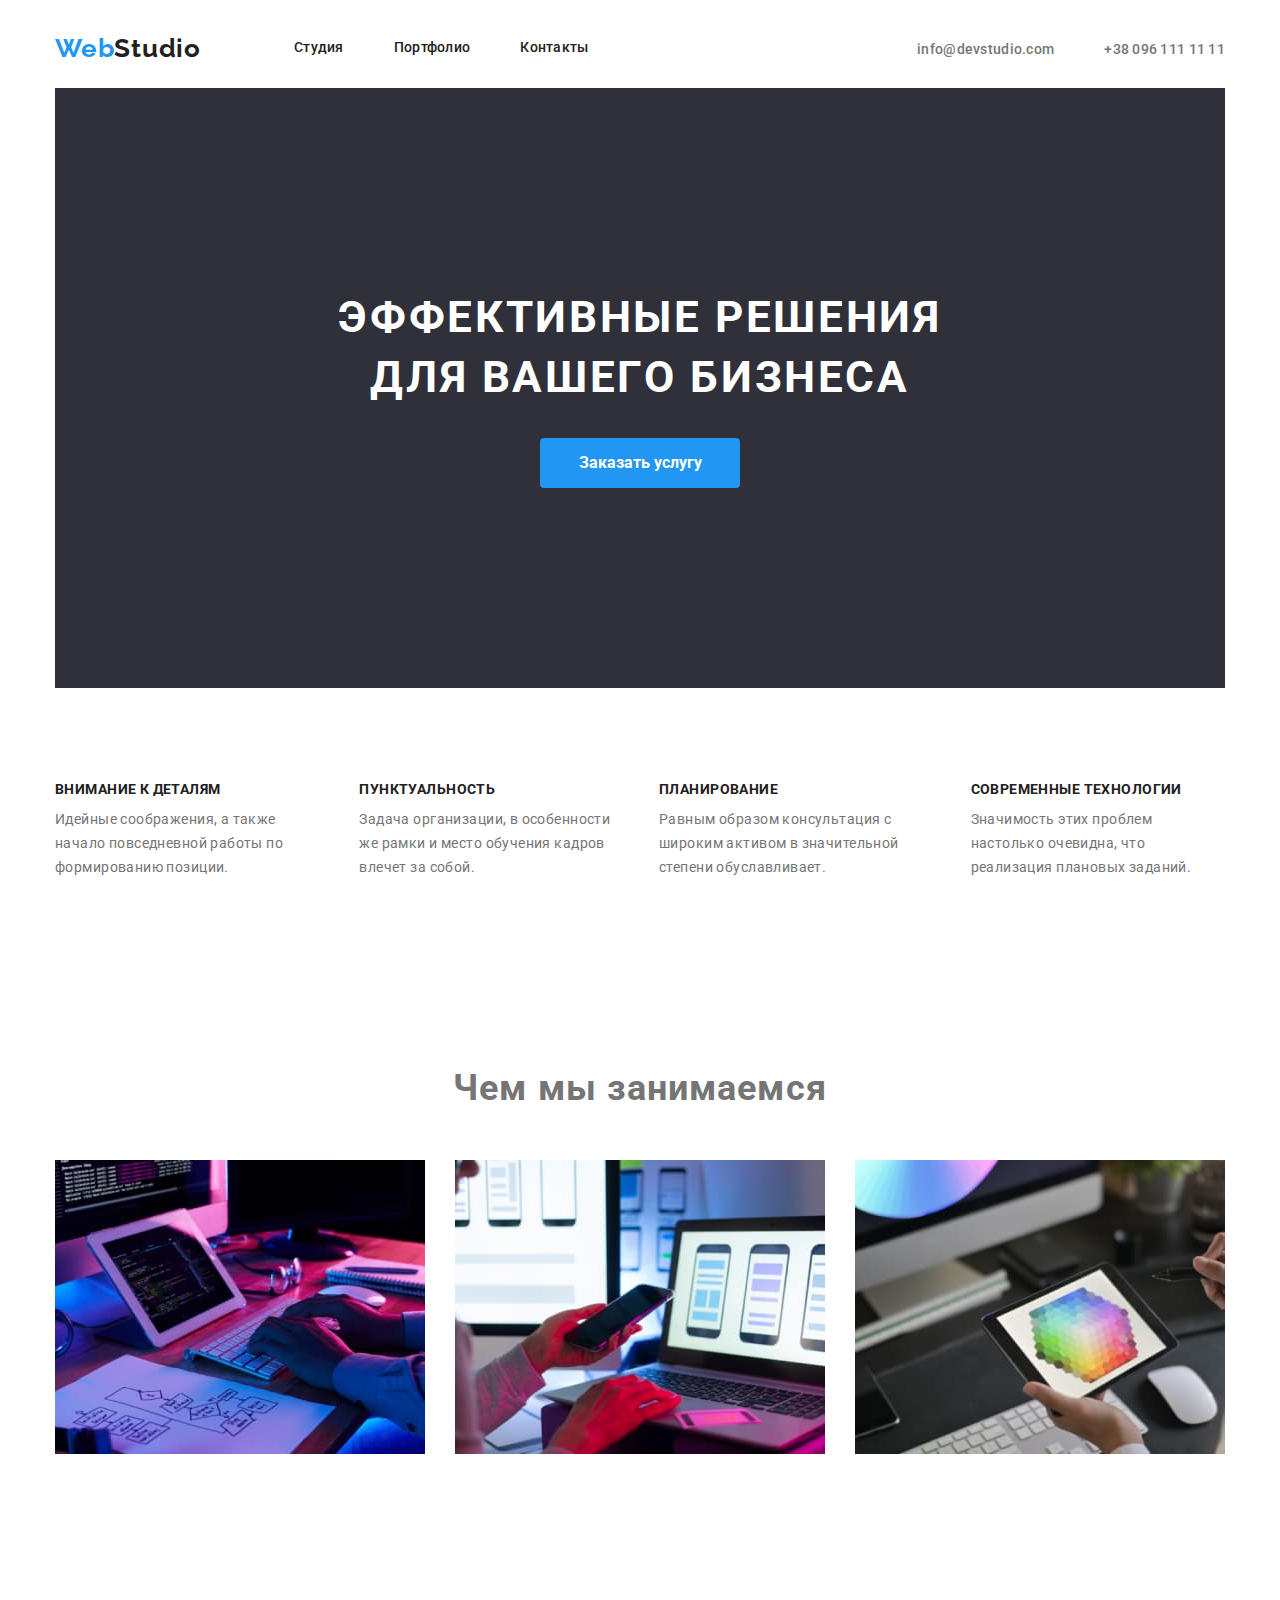
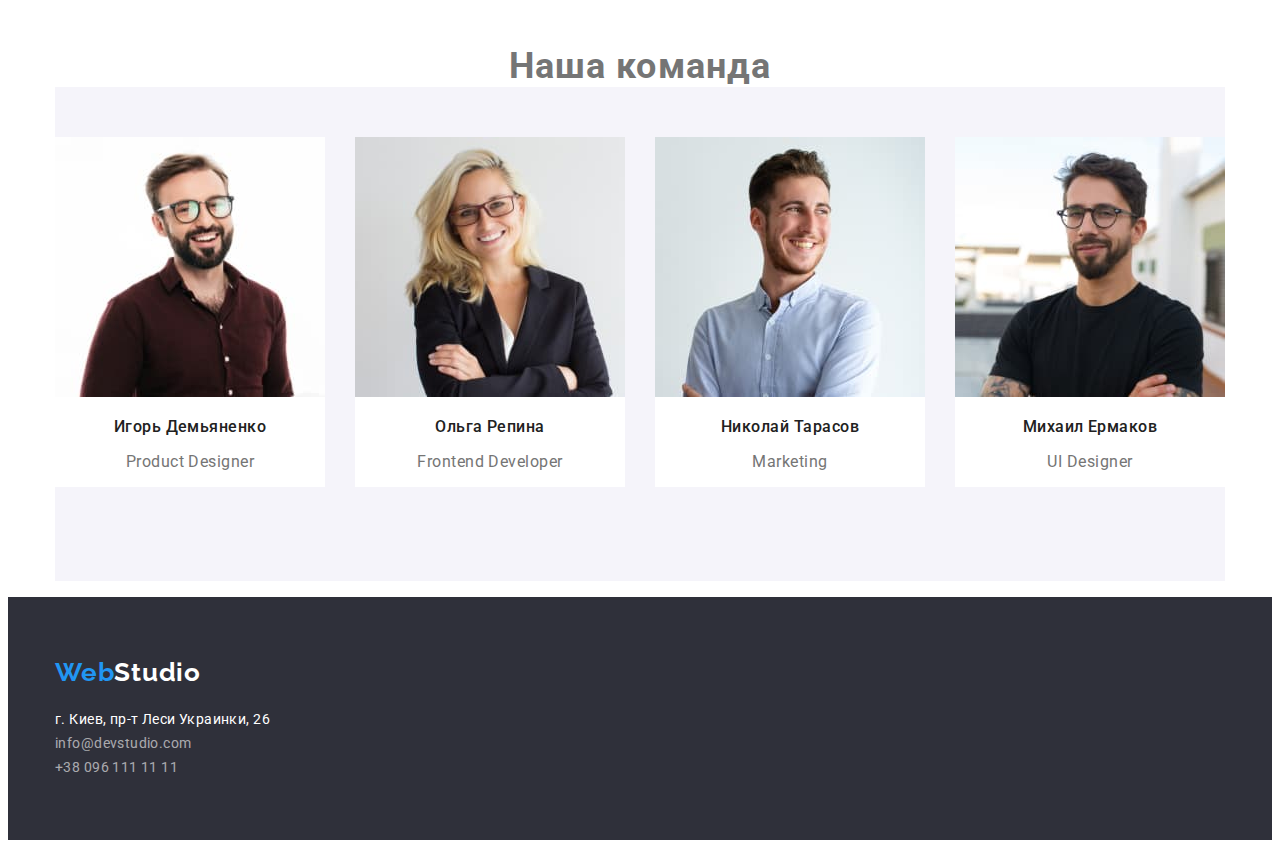
==== index.html @ c8714e0e "hw-3" ====
<!DOCTYPE html>
<html lang="ru">
<head>
    <meta charset="UTF-8">
    <meta http-equiv="X-UA-Compatible" content="IE=edge">
    <meta name="viewport" content="width=device-width, initial-scale=1.0">
    <link rel="preconnect" href="https://fonts.googleapis.com">
    <link rel="preconnect" href="https://fonts.gstatic.com" crossorigin>
    <link 
        href="https://fonts.googleapis.com/css2?family=Raleway:wght@700&family=Roboto:wght@400;500;700;900&display=swap" rel="stylesheet">
    <title>Document</title>
    <link rel="stylesheet" href="./css/styles.css">
    
    
</head>


<body>
    <!--Шапка сайта-->
    <header class="container">
        <nav class="page-header">
            <a class="logo" href=".index.html">
                <span class="logo-web">Web</span><span class="logo-studio">Studio</span> 
                
            </a>            
                     
            <ul class="nav">
                <li class="item"><a href="./index.html" class="nav_batton">Студия</a></li>
                <li class="item"><a href="./portfolio.html" class="nav_batton">Портфолио</a></li>
                <li class="item"><a href="" class="nav_batton">Контакты</a></li>
            </ul>
        
            <ul class="contacts">
                <li class="item"><a href="mailto:info@devstudio.com" class="nav_contacts">info@devstudio.com</a></li>
                <li class="item"><a href="tel:+380961111111" class="nav_contacts">+38 096 111 11 11</a></li>        
            </ul>
        </nav>   
    </header>


    
    <main>
        <div class="container">
            <section class="heroys">
                <h1 class="hero">Эффективные решения <br /> для вашего бизнеса</h1>
                <a href="" class="button-hero">Заказать услугу</a>
            </section>
        </div>   
        
        
        <section class="fishka">
            <div class="container">
                <!--Особенности-->
                <!--<h2 class="section-title">Преимущества</h2>-->
                <ul class="fiska-syle">
                    <li class="fitem">
                        <h3 class="fiska-a" >Внимание к деталям</h3>
                        <p class="fishka-d">Идейные соображения, а также начало повседневной работы по формированию позиции.</p>
                    </li>
                    <li class="fitem">
                        <h3 class="fiska-a">Пунктуальность</h3>
                        <p class="fishka-d">Задача организации, в особенности же рамки и место обучения кадров влечет за собой.</p>
                    </li>
                    <li class="fitem">
                        <h3 class="fiska-a">Планирование</h3>
                        <p class="fishka-d">Равным образом консультация с широким активом в значительной степени обуславливает.</p>
                    </li>
                    <li class="fitem">
                        <h3 class="fiska-a">Современные технологии</h3>
                        <p class="fishka-d">Значимость этих проблем настолько очевидна, что реализация плановых заданий.</p>
                    </li>
                </ul>
            </div>
        </section>
        <!--Чем мы занимаемся-->    
        <section class="section">
            <div class="container">
                <h2 class="section-title">Чем мы занимаемся</h2>    
    
                <ul class="galery">                
                    <li class="foto"><img src="./imagas/box_1,img.jpg" alt="компьютер" width="370" height="294"/></li>
                    <li class="foto"><img src="./imagas/box_2,img.jpg" alt="ноутбук" width="370" height="294"/></li>
                    <li class="foto"><img src="./imagas/box_3,img.jpg" alt="планшет" width="370" height="294"/></li>           
                </ul>
            </div>
            
        </section>
        <!--Команда-->
        <div class="container">    
            <section class="comanda">
            
                 <h2 class="section-title fone">Наша команда</h2>
            
                    <ul class="frends">
                        <li class="frierds-list">
                            <img src="./imagas/foto1.jpg" alt="Игорь Деияненко" width="270" height="260"/>
                            <h3 class="frends-name">Игорь Демьяненко</h3>
                            <p class="frends-prof">Product Designer</p>
                        </li>
                        <li class="frierds-list">
                            <img src="./imagas/foto2.jpg" alt="Ольга Репина" width="270" height="260"/>
                            <h3 class="frends-name">Ольга Репина</h3>
                            <p class="frends-prof">Frontend Developer</p>
                        </li>
                        <li class="frierds-list">
                            <img src="./imagas/foto3.jpg" alt="Николай Тарасов" width="270" height="260"/>
                            <h3 class="frends-name">Николай Тарасов</h3>
                            <p class="frends-prof">Marketing</p>
                        </li> 
                        <li class="frierds-list"> 
                            <img src="./imagas/foto4.jpg" alt="Михаил Ермаков" width="270" height="260"/>
                            <h3 class="frends-name">Михаил Ермаков</h3>
                            <p class="frends-prof">UI Designer</p>
                        </li>
                    </ul>          
                      
            </section>
        </div>    
    </main>
    
    
    <div class="container-footer">
        <footer class="address">
             <!--Подвал--> 
             <div class="container">
                <div class="logo-footer">
                    <a class="logo-foot" href=".index.html">
                        <span class="logo-web">Web</span><span class="logo-footer">Studio</span>
                        
                    </a> 
                </div>            
                                 
                   
                <address class="adress-footer">
                    <ul class="adress-ul">
                        <li><a class="address-map"
                            href="https://goo.gl/maps/iWSiA93wagULa9Wx8"
                            target="_blank"
                            >г. Киев, пр-т Леси Украинки, 26</a></li>                   
                                 
                        <li><a class="addres-mail" href="mailto:info@devstudio.com">info@devstudio.com</a></li>
                        <li><a class="address-tel" href="tel:+380961111111">+38 096 111 11 11</a></li>  
                    </ul>
                </address>    
             </div>
               
        </footer>
    </div>

</body>
</html>
---- css/styles.css ----
:root{
    --primary-text-color: #757575;
    --title-text-color: #212121;
    --accent-color: #2196F3;
    --batton-background-color: #F5F4FA;
    --color-fone: #FFFFFF;
    --background-color: #2F303A;
    
}


body {
    background-color: var(--color-fone);
    font-family: 'Roboto', sans-serif;
    color: var(--primary-text-color);  
        
    
}


ul{
    list-style: none;
}

/**{
    color: black;
}

/*лого*/

.container{
    padding-left: 15px;
    padding-right: 15px;
    margin-left: auto;
    margin-right: auto;       
    width: 1170px;
    /**outline: 2px solid tomato;
    background-color: rgb(182, 240, 240);**/

}

.container
.page-header{
    height: 80px;
}

.page-header{
    display: flex;
    align-items: center;
    
}

.logo{
    display: block;
    padding-top: 32px;
    padding-bottom: 32px;
    font-family: Raleway;
    font-weight: 700;
    font-size: 26px;
    line-height: 1.19;
    letter-spacing: 0.03em;
    text-decoration: none;
}

.logo-web {
    color: var(--accent-color);
          
}

.logo-studio {
    color: var(--title-text-color);
}


/*шапка*/
.nav{ 
    display: flex;
    margin-top: 0px;
    margin-bottom: 0px;
    font-weight: 500;
    font-size: 14px;
    line-height: 1.14;
    letter-spacing: 0.02em;
    text-decoration: none;
    padding-left: 0px;
    margin-left: 93px;
}
.nav .item{
    display: flex;
    padding-top: 32px;
    padding-bottom: 32px;
    margin-right: 50px;
    
}

.nav .item:last-child{
    margin-right: 0;
}

.contacts{
    display: flex;
    padding-left: 0px;
    margin-left: auto;    
}

.contacts .item + .item{
    margin-left: 50px;
}

.nav_batton {
    color: var(--title-text-color);
    text-decoration: none;
}

.nav_batton:hover,
.nav_batton:focus
{
    color: var(--accent-color);
    text-decoration: none;
}

.nav_batton:active{
    color: var(--title-text-color);
    text-decoration: none;
}

.nav_contacts{
    color: var(--primary-text-color);
    text-decoration: none;
    font-style: normal;
    font-weight: 500;
    font-size: 14px;
    line-height: 16px;
    letter-spacing: 0.02em;
}

.nav_contacts:hover,
.nav_contacts:focus
{
    color: var(--accent-color);
    text-decoration: none;
}

.nav_contacts:active{
    color: var(--title-text-color);
    text-decoration: none;
}

.hero{
    margin-top: 0;
    margin-bottom: 40;
    font-size: 44px; 
    line-height: 1.36;
    text-align: center;
    letter-spacing: 0.06em;
    text-transform: uppercase;
    background-color: var(--background-color);
    color: var(--color-fone);

    padding-top: 200px;
    padding-bottom: 0px;
    margin: 0px;
}

.heroys{
    display: block;
    background-color: var(--background-color);
    height: 600px;
       
}

.button-hero{
    box-sizing: border-box;
    display: inline-block;
    margin-left: 485px;
    margin-right: auto;
    margin-top: 30px;
    border-radius: 4px;
    padding: 10px 32px;
    min-width: 200px;    
    color: var(--color-fone);
    background-color: var(--accent-color);
    font-weight: 700;
    line-height:1.87;
    text-decoration: none;
    text-align: center;          
       
}

.fiska-syle{
    display: flex;
    margin-top: 0px;
    margin-bottom: 0px;
    padding-left: 0px;   
   }

.fiska-syle .fitem{
    display: block;
    padding-top: 94px;
    padding-bottom: 0px;
    margin-bottom: 0px;
    margin-right: 30px;
}

.fiska-syle .fitem:last-child{
    margin-right: 0;
}

.fiska-a{    
    margin-top: 0px;
    margin-bottom: 10px;
    font-weight:700;
    font-size: 14px;
    line-height: 1.14;
    letter-spacing: 0.03em;
    text-transform: uppercase;
    color: var(--title-text-color);
}

.fishka-d{
    margin-top: 0;
    margin-bottom: 0px;    
    font-weight: normal;
    font-size: 14px;
    line-height: 1.71;
    letter-spacing: 0.03em;
    color: var(--primary-text-color);
}

/*секции*/
.section-title{
    padding-top: 94px;
    padding-bottom: none;    
    margin-top: 94px;
    margin-bottom: 0px;      
    font-weight: 700;
    font-size: 36px;
    line-height: 1.16;
    text-align: center;
    letter-spacing: 0.03em;
}

.frends{
    display: flex;
    flex-wrap: wrap;
}


.container .frierds-list{
    padding-left: 0px;
    padding-right: 0px;
    background-color: var(--color-fone)
}

.frierds-list{     
    margin-right: 30px;
    
}

.frierds-list:last-child{
    margin-right: 0px;
}

.galery{
    display: flex;
    padding-left: 0px;
    margin-top: 50px;
    margin-bottom: 0px;    
}

.galery .foto{
    padding-right: 30px;
}

.galery .foto:last-child{
    padding-right: 0;
}


.frends{
    background: var(--batton-background-color);
    padding-left: 0px;
    margin-top: 0px;
    padding-top: 50px;
    padding-bottom: 94px;        
}


.frends-name{    
    font-style: normal;
    font-weight: 500;
    font-size: 16px;
    line-height: 1.19;   
    text-align: center;
    letter-spacing: 0.03em;
    color: var(--title-text-color);
}

.frends-prof{    
    font-style: normal;
    font-weight: normal;
    font-size: 16px;
    line-height: 1.19;    
    text-align: center;
    letter-spacing: 0.03em;
    color: var(--primary-text-color);
}

/*batton*/

.container-batton{
    margin-left: auto;
    margin-right: auto;
    min-height: 100px;
    width: 611;   
}

.container
.container-batton{
    width: 611px;
    height: 54px;
}

.button{
    color: var(--title-text-color);
    background-color: var(--batton-background-color) 
    
}
.button:hover,
.button:focus{
    color: var(--color-fone);
    background-color: var(--accent-color);   
}


.pointer {
    display: inline-block;
    margin-top: 0px;
    margin-bottom: 0px;
    padding: 6px 22px;
    cursor: pointer;
    border: none;
    border-radius: 4px;
    min-width: 38px;
    
    text-align: center;
    font-weight: 500;
    font-size: 16px;
    line-height: 1,63;
    letter-spacing: 0.03em;
  }

.navlist{
    display: flex;
    align-items: center;
    justify-content: center;
    margin-bottom: 16px;
    padding-left: 0px;
    margin-top: 128px;
    margin-bottom: 0px;       
}


.navlist
.navli{
    margin-right: 8px;   
}

.navlist .navli:last-child{
    margin-right: 0;
}


.project{
    display: flex;
    flex-wrap: wrap;
    /*background-color: aquamarine;*/
    padding-left: 0px;
    justify-content: space-between;

}

.flex-element{
    width: 370px;
    /*background-color: tomato;*/
    margin-bottom: 30px;    
}

.flex-element:nth-last-child( -n + 3){
    margin-bottom: 0;
}

.project-logo{ 
    font-weight: 700;
    font-size: 18px;
    line-height: 2;
    letter-spacing: 0.06em;
    color: var(--title-text-color);
    
    margin-top: 20px;
    margin-bottom: 0;
    margin-left: 24px;
    margin-right: 24px;
}

.pl{
    text-decoration: none;
}

.progject-text{   
    font-size: 16px;
    line-height: 1.87;
    letter-spacing: 0.03em;
    color: var(--primary-text-color);
    margin-top: 4px;
    margin-bottom: 20px;
    margin-left: 24px;
    margin-right: 24px;   
}

.address{
    background-color: var(--background-color);
}

.address-map{ 
    font-style: normal;
    font-weight: normal;
    font-size: 14px;
    line-height: 1.71;    
    letter-spacing: 0.03em;
    color: var(--color-fone);
    text-decoration: none;
    
}

.addres-mail,
.address-tel{    
    font-style: normal;
    font-weight: normal;
    font-size: 14px;
    line-height: 1.71;  
    letter-spacing: 0.03em;
    color: rgba(255, 255, 255, 0.6);
    text-decoration: none;
    padding-top: 8px;    
}


.logo-footer{
    color: var(--color-fone); 
   
}

.logo-footer{
    display: inline-block;       
}

.logo-foot{
    margin-left: 0px;
    margin-top: 60px;
    padding-left: 0;    
    padding-bottom: 0px;
    display: block;    
    font-family: Raleway;
    font-weight: 700;
    font-size: 26px;
    line-height: 1.19;
    letter-spacing: 0.03em;
    text-decoration: none;
    
}

.adress-footer{
    display: flex;
    padding-left: 0px;    
}

.adress-ul{
    display: inline-block;
    padding-left: 0px;
    margin-top: 20px;
    margin-bottom: 60px;
}
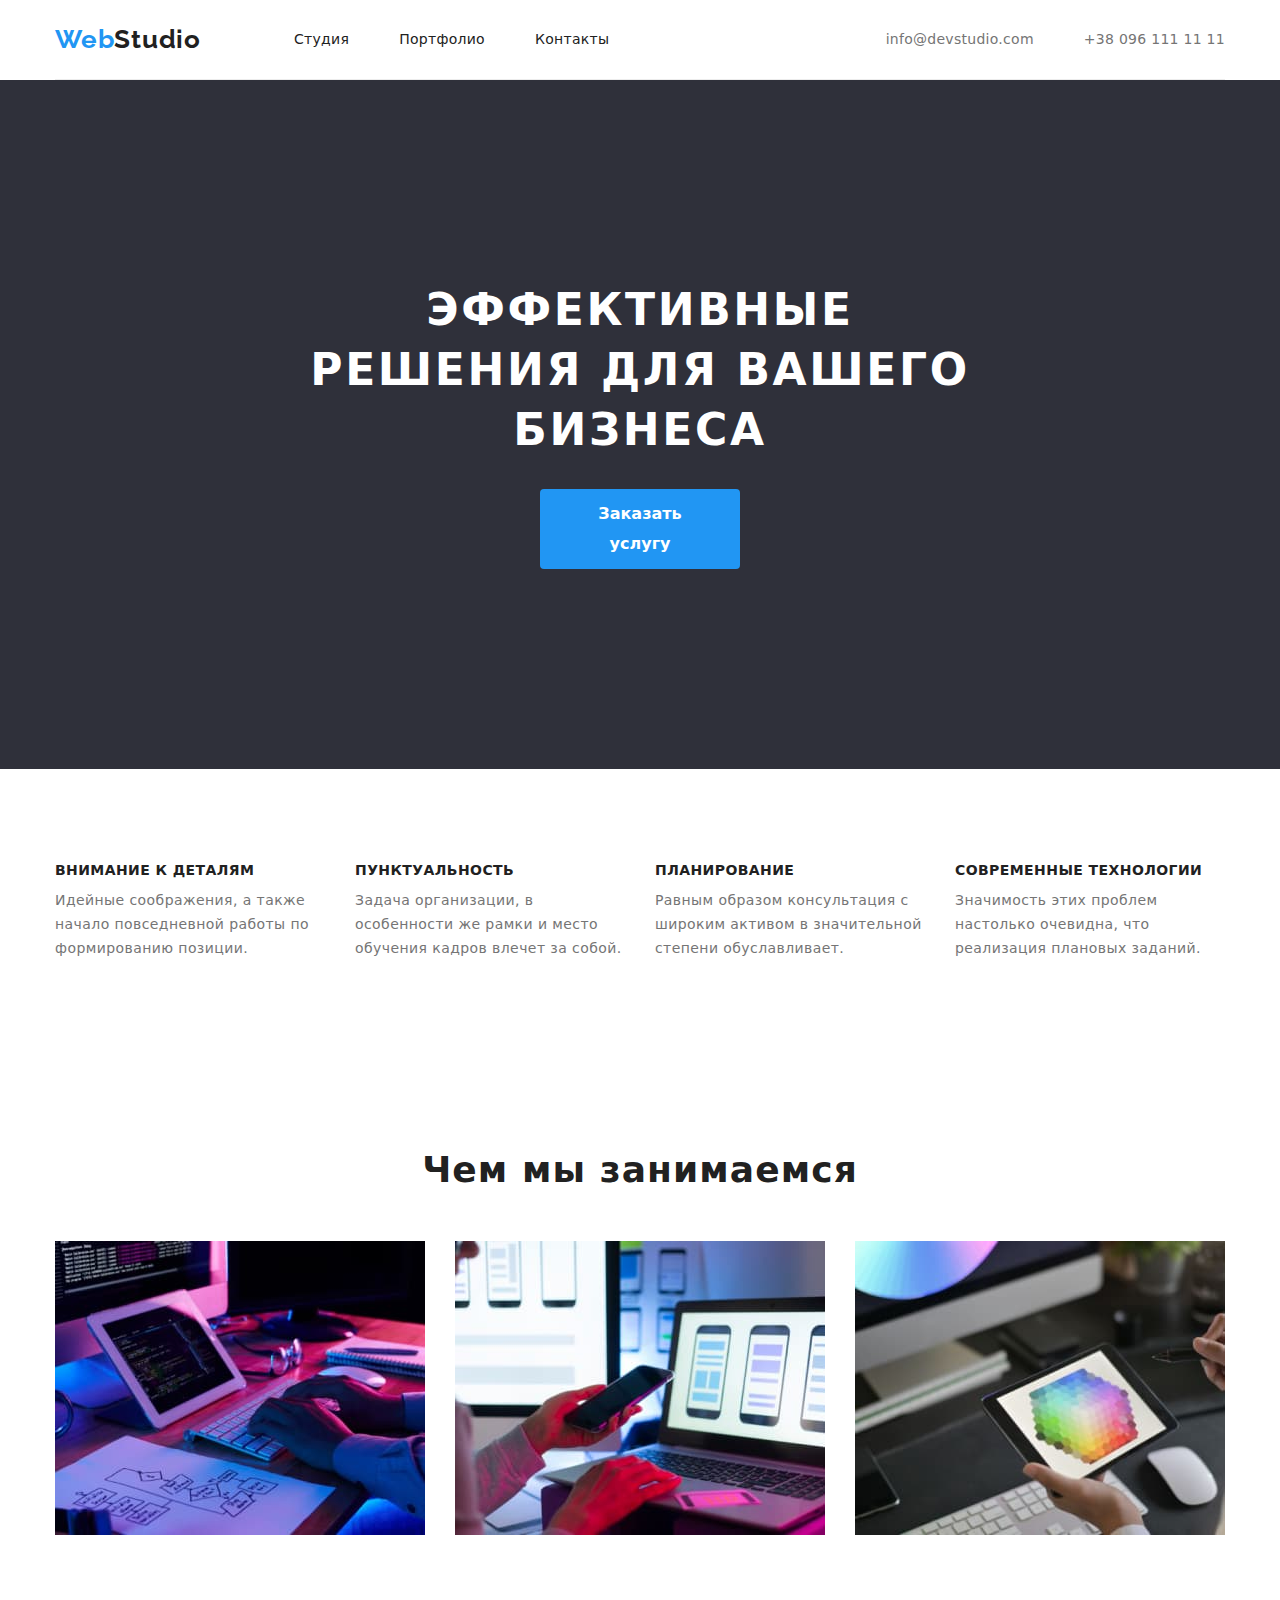
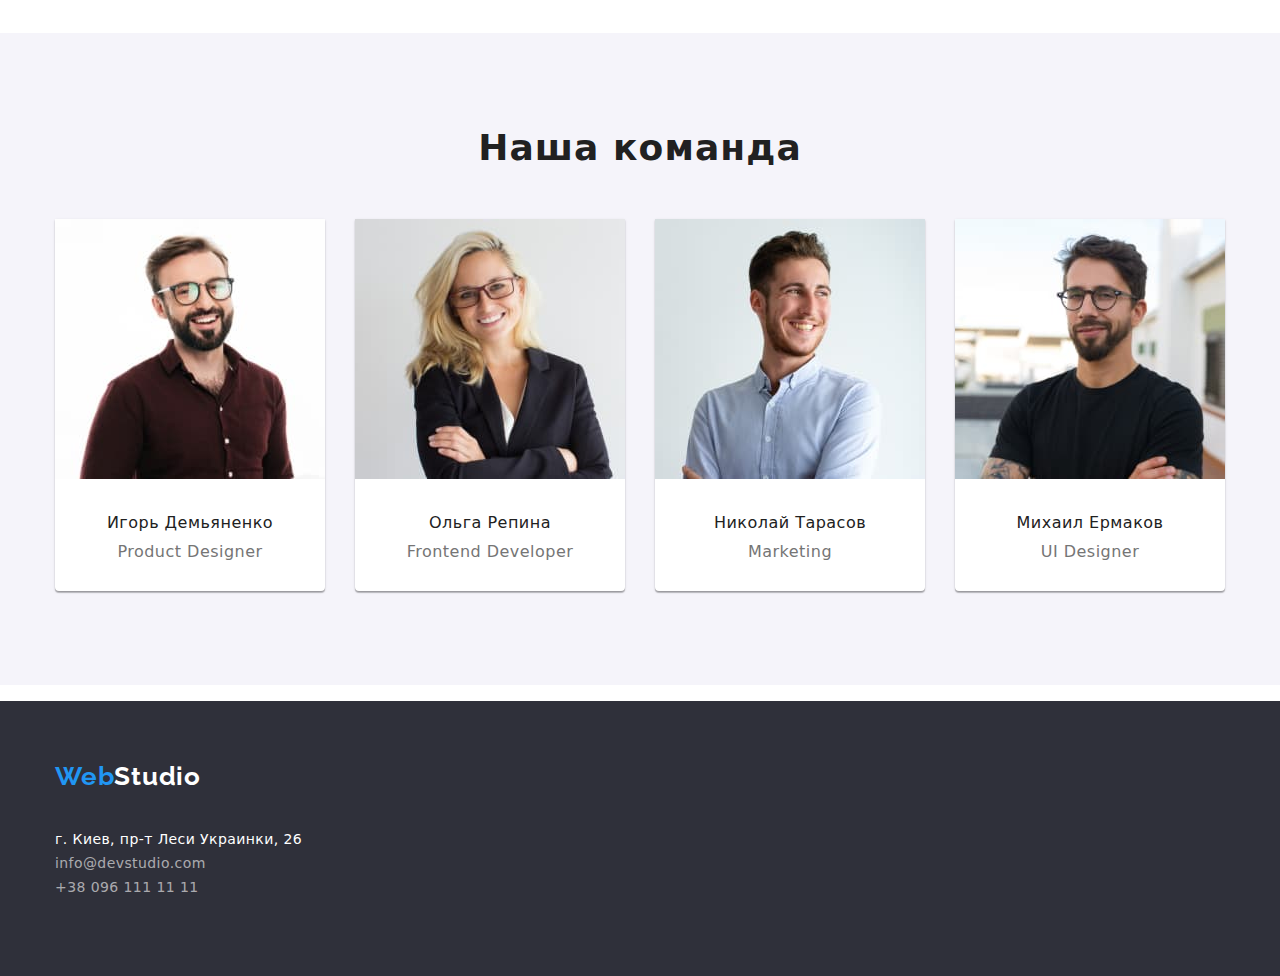
==== commit b1d05794: "bcghfdktybt" ====
--- a/index.html
+++ b/index.html
@@ -10,8 +10,7 @@
         href="https://fonts.googleapis.com/css2?family=Raleway:wght@700&family=Roboto:wght@400;500;700;900&display=swap" rel="stylesheet">
     <title>Document</title>
     <link rel="stylesheet" href="./css/styles.css">
-    
-    
+    <link rel="stylesheet" href="https://cdnjs.cloudflare.com/ajax/libs/modern-normalize/1.1.0/modern-normalize.min.css">
 </head>
 
 
@@ -39,19 +38,17 @@
 
 
     
-    <main>
-        <div class="container">
-            <section class="heroys">
-                <h1 class="hero">Эффективные решения <br /> для вашего бизнеса</h1>
+    <main>        
+        <section class="heroy">
+            <div class="heroys"><h1 class="hero">Эффективные решения для вашего бизнеса</h1>
                 <a href="" class="button-hero">Заказать услугу</a>
-            </section>
-        </div>   
-        
-        
+            </div>                
+        </section>          
+                
         <section class="fishka">
             <div class="container">
                 <!--Особенности-->
-                <!--<h2 class="section-title">Преимущества</h2>-->
+                <h2 hidden class="section-title">Преимущества</h2>
                 <ul class="fiska-syle">
                     <li class="fitem">
                         <h3 class="fiska-a" >Внимание к деталям</h3>
@@ -86,36 +83,47 @@
             
         </section>
         <!--Команда-->
-        <div class="container">    
-            <section class="comanda">
-            
-                 <h2 class="section-title fone">Наша команда</h2>
-            
-                    <ul class="frends">
-                        <li class="frierds-list">
-                            <img src="./imagas/foto1.jpg" alt="Игорь Деияненко" width="270" height="260"/>
+           
+        <section class="comanda">
+            <div class="container">
+                <h2 class="section-title fone">Наша команда</h2>            
+                <ul class="frends">
+                    <li class="frierds-list">
+                        <img src="./imagas/foto1.jpg" alt="Игорь Деияненко" width="270" height="260"/>
+                        <div class="frend-box">
                             <h3 class="frends-name">Игорь Демьяненко</h3>
                             <p class="frends-prof">Product Designer</p>
-                        </li>
-                        <li class="frierds-list">
-                            <img src="./imagas/foto2.jpg" alt="Ольга Репина" width="270" height="260"/>
+                        </div>
+                        
+                    </li>
+                    <li class="frierds-list">
+                        <img src="./imagas/foto2.jpg" alt="Ольга Репина" width="270" height="260"/>
+                        <div class="frend-box">
                             <h3 class="frends-name">Ольга Репина</h3>
                             <p class="frends-prof">Frontend Developer</p>
-                        </li>
-                        <li class="frierds-list">
-                            <img src="./imagas/foto3.jpg" alt="Николай Тарасов" width="270" height="260"/>
+                        </div>
+                        
+                    </li>
+                    <li class="frierds-list">
+                        <img src="./imagas/foto3.jpg" alt="Николай Тарасов" width="270" height="260"/>
+                        <div class="frend-box">
                             <h3 class="frends-name">Николай Тарасов</h3>
                             <p class="frends-prof">Marketing</p>
-                        </li> 
-                        <li class="frierds-list"> 
-                            <img src="./imagas/foto4.jpg" alt="Михаил Ермаков" width="270" height="260"/>
+                        </div>
+                        
+                    </li> 
+                    <li class="frierds-list"> 
+                        <img src="./imagas/foto4.jpg" alt="Михаил Ермаков" width="270" height="260"/>
+                        <div class="frend-box">
                             <h3 class="frends-name">Михаил Ермаков</h3>
                             <p class="frends-prof">UI Designer</p>
-                        </li>
-                    </ul>          
-                      
-            </section>
-        </div>    
+                        </div>
+                        
+                    </li>
+                </ul> 
+            </div>                      
+        </section>
+           
     </main>
     
     
@@ -123,12 +131,12 @@
         <footer class="address">
              <!--Подвал--> 
              <div class="container">
-                <div class="logo-footer">
-                    <a class="logo-foot" href=".index.html">
-                        <span class="logo-web">Web</span><span class="logo-footer">Studio</span>
+                
+                <a class="logo-foot" href=".index.html">
+                    <span class="logo-web">Web</span><span class="logo-footer">Studio</span>
                         
-                    </a> 
-                </div>            
+                </a> 
+                         
                                  
                    
                 <address class="adress-footer">
--- a/css/styles.css
+++ b/css/styles.css
@@ -29,25 +29,22 @@
 /*лого*/
 
 .container{
+    width: 1200px;
     padding-left: 15px;
     padding-right: 15px;
     margin-left: auto;
-    margin-right: auto;       
-    width: 1170px;
-    /**outline: 2px solid tomato;
-    background-color: rgb(182, 240, 240);**/
-
+    margin-right: auto;     
 }
 
 .container
 .page-header{
     height: 80px;
+    border-bottom: 1px solid #ECECEC;   
 }
 
 .page-header{
     display: flex;
-    align-items: center;
-    
+    align-items: center;      
 }
 
 .logo{
@@ -64,7 +61,6 @@
 
 .logo-web {
     color: var(--accent-color);
-          
 }
 
 .logo-studio {
@@ -85,14 +81,18 @@
     padding-left: 0px;
     margin-left: 93px;
 }
-.nav .item{
+
+.nav .nav_batton{
     display: flex;
     padding-top: 32px;
     padding-bottom: 32px;
+    
+    
+}
+
+.nav .item{
     margin-right: 50px;
-    
-}
-
+}
 .nav .item:last-child{
     margin-right: 0;
 }
@@ -100,7 +100,9 @@
 .contacts{
     display: flex;
     padding-left: 0px;
-    margin-left: auto;    
+    margin-left: auto;
+    margin-top: 0px; 
+    margin-bottom: 0px;   
 }
 
 .contacts .item + .item{
@@ -145,10 +147,8 @@
     color: var(--title-text-color);
     text-decoration: none;
 }
-
+/*heroy*/
 .hero{
-    margin-top: 0;
-    margin-bottom: 40;
     font-size: 44px; 
     line-height: 1.36;
     text-align: center;
@@ -156,35 +156,49 @@
     text-transform: uppercase;
     background-color: var(--background-color);
     color: var(--color-fone);
-
-    padding-top: 200px;
+    
     padding-bottom: 0px;
     margin: 0px;
-}
-
-.heroys{
-    display: block;
-    background-color: var(--background-color);
-    height: 600px;
-       
-}
+    width: 696px;
+    margin-right: auto;
+    margin-left: auto;
+}
+
+
+.heroy{
+    background-color: var(--background-color) ;
+    padding-left: 15px;
+    padding-right: 15px;
+    margin-left: auto;
+    margin-right: auto;       
+    
+    padding-top: 200px;
+    padding-bottom: 200px; 
+}
+
 
 .button-hero{
-    box-sizing: border-box;
-    display: inline-block;
-    margin-left: 485px;
+    display: flex;
+    justify-content: center;
+    max-width: 200px; 
+    margin-left: auto;
     margin-right: auto;
     margin-top: 30px;
     border-radius: 4px;
     padding: 10px 32px;
-    min-width: 200px;    
+        
     color: var(--color-fone);
     background-color: var(--accent-color);
     font-weight: 700;
     line-height:1.87;
     text-decoration: none;
-    text-align: center;          
-       
+    text-align: center;         
+}
+
+/*fishka*/
+.fishka{
+    padding-bottom: 94px;
+    
 }
 
 .fiska-syle{
@@ -196,8 +210,7 @@
 
 .fiska-syle .fitem{
     display: block;
-    padding-top: 94px;
-    padding-bottom: 0px;
+    width: 270px;   
     margin-bottom: 0px;
     margin-right: 30px;
 }
@@ -206,7 +219,9 @@
     margin-right: 0;
 }
 
-.fiska-a{    
+.fiska-a{   
+    padding-top: 94px;
+    padding-bottom: 0px; 
     margin-top: 0px;
     margin-bottom: 10px;
     font-weight:700;
@@ -228,23 +243,40 @@
 }
 
 /*секции*/
+
+.comanda{
+    background: #F5F4FA;
+    margin-bottom: 0px;
+    margin-top: 94px;
+}
 .section-title{
-    padding-top: 94px;
-    padding-bottom: none;    
-    margin-top: 94px;
+    
+    padding-bottom: none;
+    margin-top: 0px;    
+   
     margin-bottom: 0px;      
     font-weight: 700;
     font-size: 36px;
     line-height: 1.16;
     text-align: center;
     letter-spacing: 0.03em;
+    color: var(--title-text-color);
+}
+
+.container .section-title{
+    padding-top: 94px;
 }
 
 .frends{
     display: flex;
     flex-wrap: wrap;
-}
-
+    
+}
+
+.frend-box{
+    padding-top: 30px;
+    padding-bottom: 30px;
+}
 
 .container .frierds-list{
     padding-left: 0px;
@@ -252,8 +284,10 @@
     background-color: var(--color-fone)
 }
 
-.frierds-list{     
+.frierds-list{        
     margin-right: 30px;
+    box-shadow: 0px 1px 3px rgba(0, 0, 0, 0.12), 0px 1px 1px rgba(0, 0, 0, 0.14), 0px 2px 1px rgba(0, 0, 0, 0.2);
+    border-radius: 0px 0px 4px 4px;
     
 }
 
@@ -288,6 +322,8 @@
 
 .frends-name{    
     font-style: normal;
+    margin: 0px;
+    
     font-weight: 500;
     font-size: 16px;
     line-height: 1.19;   
@@ -299,6 +335,8 @@
 .frends-prof{    
     font-style: normal;
     font-weight: normal;
+    padding-top: 10px;
+    margin: 0;
     font-size: 16px;
     line-height: 1.19;    
     text-align: center;
@@ -308,18 +346,19 @@
 
 /*batton*/
 
+.project-section{
+    margin-top: 94px;
+}
+
 .container-batton{
     margin-left: auto;
     margin-right: auto;
+    margin-top: 0px;
     min-height: 100px;
     width: 611;   
 }
 
-.container
-.container-batton{
-    width: 611px;
-    height: 54px;
-}
+
 
 .button{
     color: var(--title-text-color);
@@ -354,9 +393,10 @@
     display: flex;
     align-items: center;
     justify-content: center;
-    margin-bottom: 16px;
-    padding-left: 0px;
-    margin-top: 128px;
+    margin-top: 0px;
+    padding-bottom: 50px;
+    
+    padding-left: 0px;   
     margin-bottom: 0px;       
 }
 
@@ -374,17 +414,29 @@
 .project{
     display: flex;
     flex-wrap: wrap;
-    /*background-color: aquamarine;*/
-    padding-left: 0px;
-    justify-content: space-between;
-
+    padding-left: 0px;   
+}
+
+.project-text{
+    padding-left: 24px;
+    padding-right: 24px;
+    padding-top: 24px;
+    padding-bottom: 24px;
 }
 
 .flex-element{
     width: 370px;
-    /*background-color: tomato;*/
-    margin-bottom: 30px;    
-}
+    margin-bottom: 30px;
+    margin-right: 30px;
+    background: #FFFFFF;
+    border: 1px solid #EEEEEE;
+    box-sizing: border-box;    
+}
+
+.flex-element:nth-child(3n){
+    margin-right: 0px;
+}
+
 
 .flex-element:nth-last-child( -n + 3){
     margin-bottom: 0;
@@ -396,26 +448,24 @@
     line-height: 2;
     letter-spacing: 0.06em;
     color: var(--title-text-color);
-    
-    margin-top: 20px;
-    margin-bottom: 0;
-    margin-left: 24px;
-    margin-right: 24px;
-}
-
-.pl{
-    text-decoration: none;
-}
+    margin: 0;
+    font-family: 'Roboto';
+    font-style: normal;
+    padding: 0;
+    
+    
+    
+}
+
 
 .progject-text{   
     font-size: 16px;
     line-height: 1.87;
     letter-spacing: 0.03em;
     color: var(--primary-text-color);
-    margin-top: 4px;
-    margin-bottom: 20px;
-    margin-left: 24px;
-    margin-right: 24px;   
+    margin: 0;
+    padding: 0;
+     
 }
 
 .address{
@@ -442,7 +492,7 @@
     letter-spacing: 0.03em;
     color: rgba(255, 255, 255, 0.6);
     text-decoration: none;
-    padding-top: 8px;    
+    margin-top: 8px;    
 }
 
 
@@ -457,7 +507,7 @@
 
 .logo-foot{
     margin-left: 0px;
-    margin-top: 60px;
+    padding-top: 60px;
     padding-left: 0;    
     padding-bottom: 0px;
     display: block;    
@@ -471,14 +521,15 @@
 }
 
 .adress-footer{
-    display: flex;
-    padding-left: 0px;    
+    display: inline-flex;
+    padding-left: 0px;
+    margin-top: 20px;
+    margin-bottom: 60px;    
 }
 
 .adress-ul{
     display: inline-block;
     padding-left: 0px;
-    margin-top: 20px;
-    margin-bottom: 60px;
-}
-
+    
+}
+
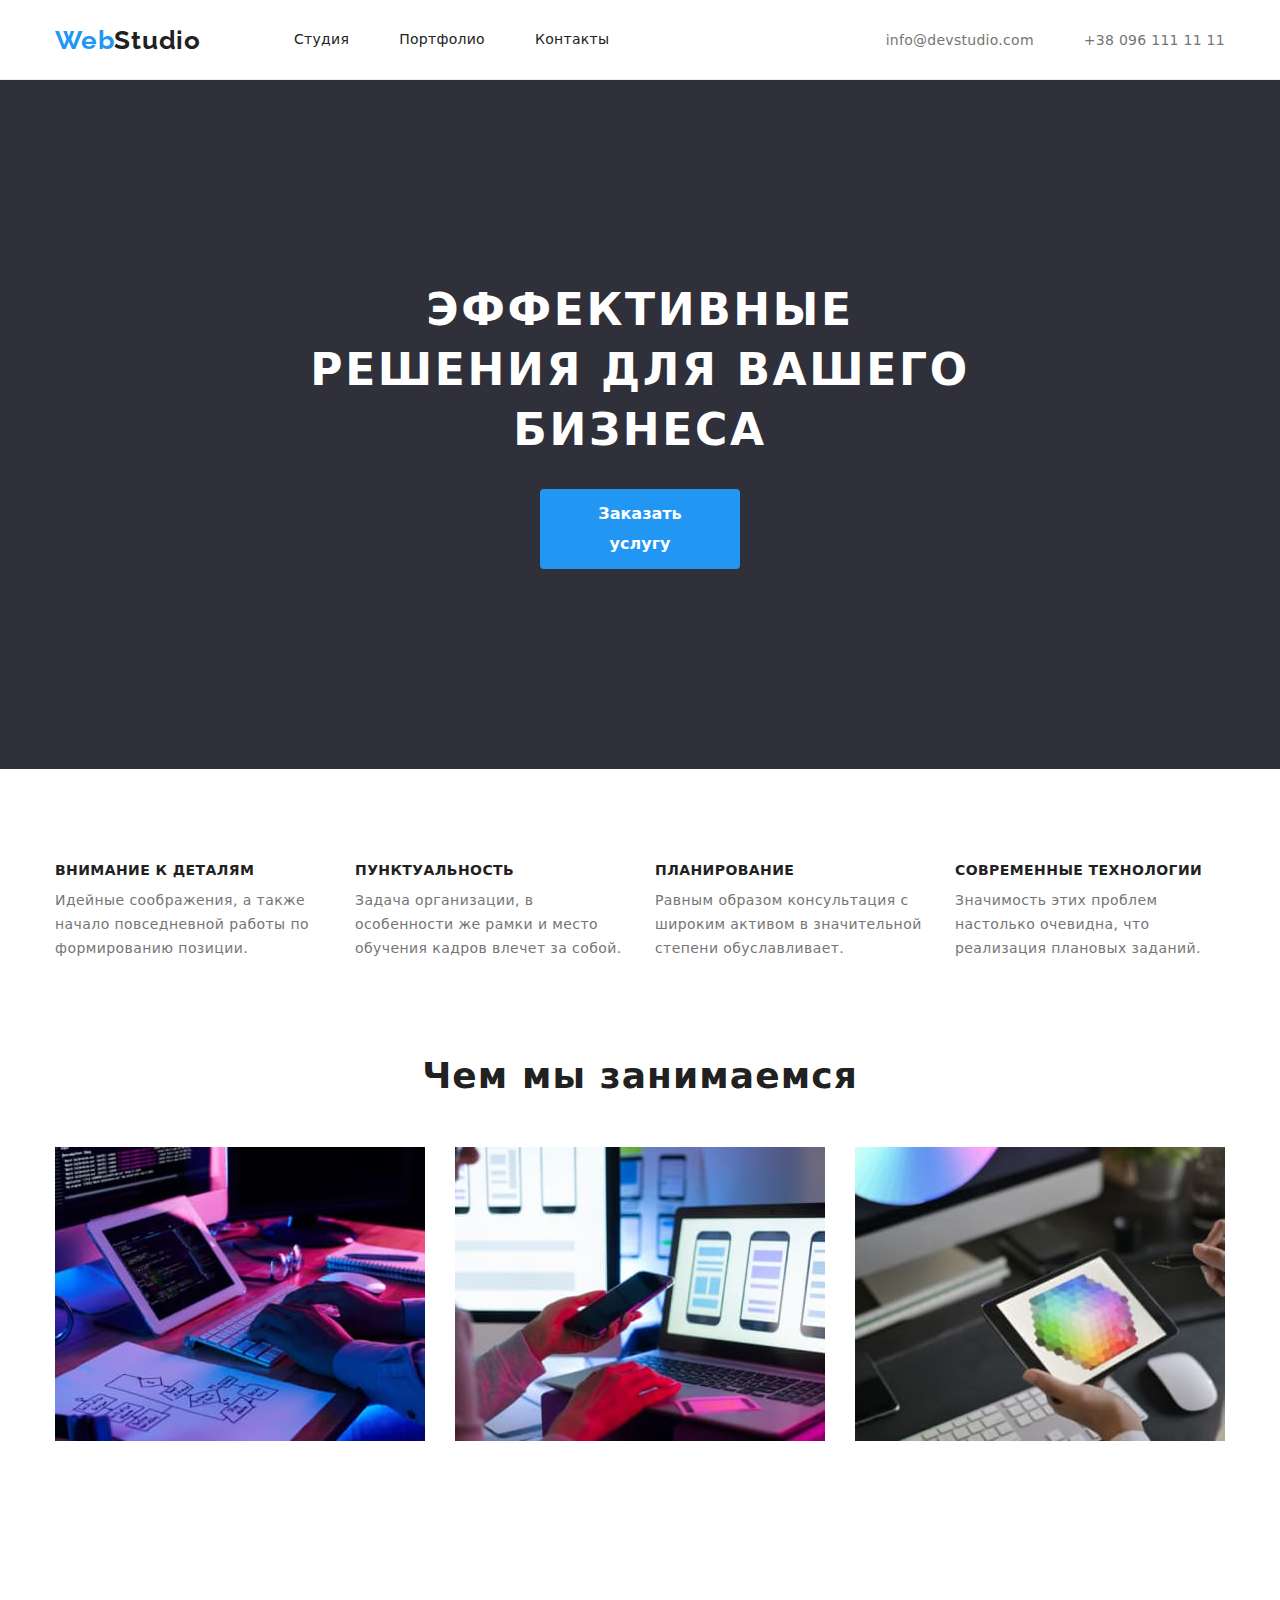
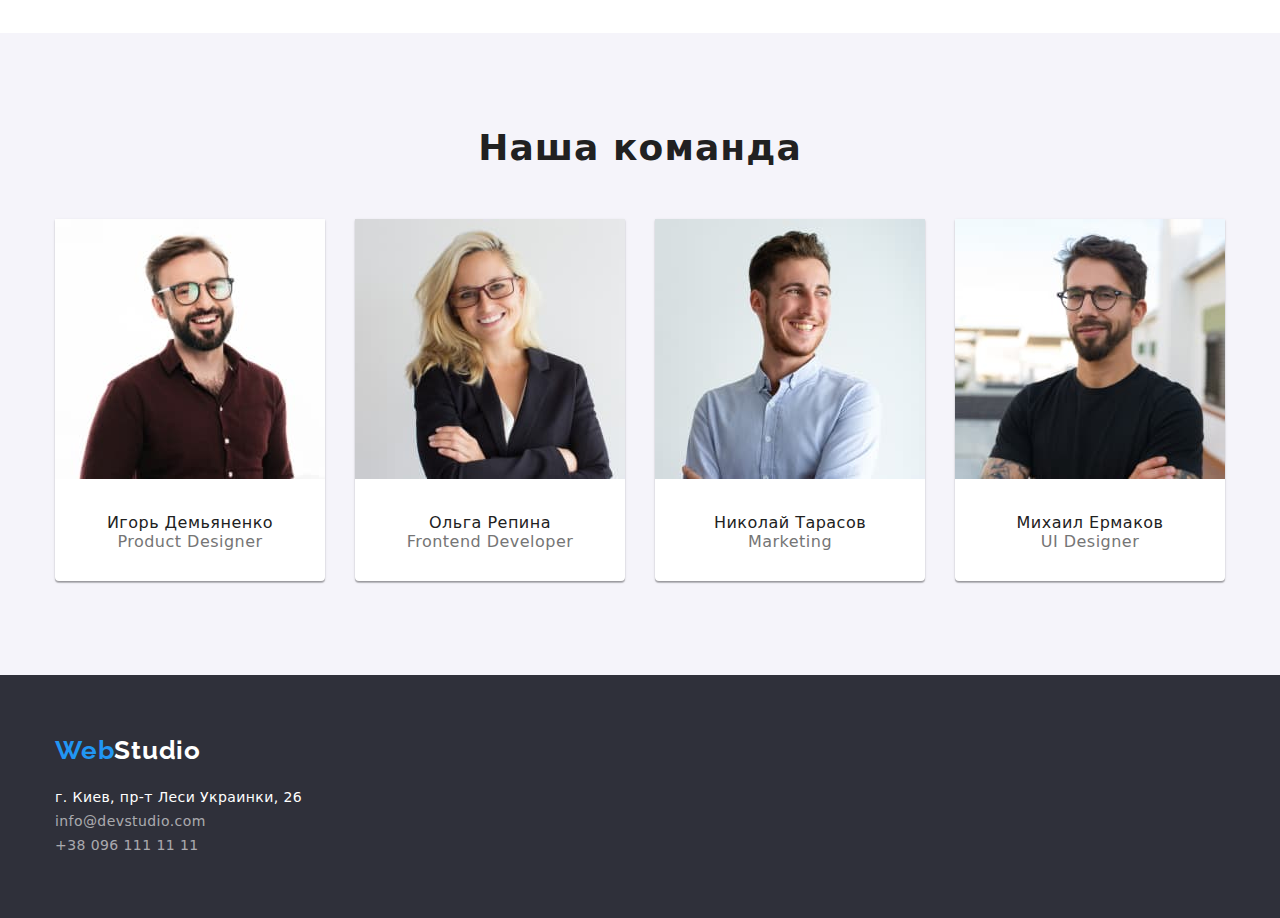
==== commit 8f9de274: "Исправления 15/03" ====
--- a/index.html
+++ b/index.html
@@ -16,40 +16,41 @@
 
 <body>
     <!--Шапка сайта-->
-    <header class="container">
-        <nav class="page-header">
-            <a class="logo" href=".index.html">
-                <span class="logo-web">Web</span><span class="logo-studio">Studio</span> 
-                
-            </a>            
-                     
-            <ul class="nav">
-                <li class="item"><a href="./index.html" class="nav_batton">Студия</a></li>
-                <li class="item"><a href="./portfolio.html" class="nav_batton">Портфолио</a></li>
-                <li class="item"><a href="" class="nav_batton">Контакты</a></li>
-            </ul>
-        
+    <header class="header">
+        <div class="container header-container">
+            <nav class="page-header">
+                <a class="logo" href=".index.html">
+                    <span class="logo-web">Web</span><span class="logo-studio">Studio</span> 
+                    
+                </a>            
+                        
+                <ul class="nav">
+                    <li class="item"><a href="./index.html" class="nav_batton">Студия</a></li>
+                    <li class="item"><a href="./portfolio.html" class="nav_batton">Портфолио</a></li>
+                    <li class="item"><a href="" class="nav_batton">Контакты</a></li>
+                </ul>
+            
+              
+            </nav>
             <ul class="contacts">
                 <li class="item"><a href="mailto:info@devstudio.com" class="nav_contacts">info@devstudio.com</a></li>
                 <li class="item"><a href="tel:+380961111111" class="nav_contacts">+38 096 111 11 11</a></li>        
             </ul>
-        </nav>   
+        <div>   
     </header>
 
-
-    
     <main>        
-        <section class="heroy">
-            <div class="heroys"><h1 class="hero">Эффективные решения для вашего бизнеса</h1>
+        <section class="hero">
+            <div class="container"><h1 class="hero-title">Эффективные решения для вашего бизнеса</h1>
                 <a href="" class="button-hero">Заказать услугу</a>
             </div>                
         </section>          
                 
-        <section class="fishka">
+        <section class="section">
             <div class="container">
                 <!--Особенности-->
                 <h2 hidden class="section-title">Преимущества</h2>
-                <ul class="fiska-syle">
+                <ul class="fiska-style">
                     <li class="fitem">
                         <h3 class="fiska-a" >Внимание к деталям</h3>
                         <p class="fishka-d">Идейные соображения, а также начало повседневной работы по формированию позиции.</p>
@@ -70,7 +71,7 @@
             </div>
         </section>
         <!--Чем мы занимаемся-->    
-        <section class="section">
+        <section class="section galery-section">
             <div class="container">
                 <h2 class="section-title">Чем мы занимаемся</h2>    
     
@@ -84,9 +85,9 @@
         </section>
         <!--Команда-->
            
-        <section class="comanda">
+        <section class="section comands">
             <div class="container">
-                <h2 class="section-title fone">Наша команда</h2>            
+                <h2 class="section-title">Наша команда</h2>            
                 <ul class="frends">
                     <li class="frierds-list">
                         <img src="./imagas/foto1.jpg" alt="Игорь Деияненко" width="270" height="260"/>
@@ -128,7 +129,7 @@
     
     
     <div class="container-footer">
-        <footer class="address">
+        <footer class="footer">
              <!--Подвал--> 
              <div class="container">
                 
--- a/css/styles.css
+++ b/css/styles.css
@@ -20,6 +20,8 @@
 
 ul{
     list-style: none;
+    margin: 0;
+    padding: 0;
 }
 
 /**{
@@ -36,21 +38,23 @@
     margin-right: auto;     
 }
 
-.container
+.header{
+    border-bottom: 1px solid #ECECEC;
+    height: 80px;
+}
+
+.header-container{
+    display: flex;
+    align-items: center;    
+}
+
 .page-header{
-    height: 80px;
-    border-bottom: 1px solid #ECECEC;   
-}
-
-.page-header{
     display: flex;
     align-items: center;      
 }
 
 .logo{
-    display: block;
-    padding-top: 32px;
-    padding-bottom: 32px;
+    display: block; 
     font-family: Raleway;
     font-weight: 700;
     font-size: 26px;
@@ -70,29 +74,25 @@
 
 /*шапка*/
 .nav{ 
-    display: flex;
-    margin-top: 0px;
-    margin-bottom: 0px;
+    display: flex;    
     font-weight: 500;
     font-size: 14px;
     line-height: 1.14;
     letter-spacing: 0.02em;
     text-decoration: none;
-    padding-left: 0px;
     margin-left: 93px;
 }
 
 .nav .nav_batton{
-    display: flex;
+    display: block;
     padding-top: 32px;
-    padding-bottom: 32px;
-    
-    
+    padding-bottom: 32px;   
 }
 
 .nav .item{
     margin-right: 50px;
 }
+
 .nav .item:last-child{
     margin-right: 0;
 }
@@ -137,8 +137,7 @@
 }
 
 .nav_contacts:hover,
-.nav_contacts:focus
-{
+.nav_contacts:focus{
     color: var(--accent-color);
     text-decoration: none;
 }
@@ -147,16 +146,16 @@
     color: var(--title-text-color);
     text-decoration: none;
 }
+
 /*heroy*/
-.hero{
+.hero-title{
     font-size: 44px; 
     line-height: 1.36;
     text-align: center;
     letter-spacing: 0.06em;
     text-transform: uppercase;
     background-color: var(--background-color);
-    color: var(--color-fone);
-    
+    color: var(--color-fone);    
     padding-bottom: 0px;
     margin: 0px;
     width: 696px;
@@ -165,13 +164,8 @@
 }
 
 
-.heroy{
-    background-color: var(--background-color) ;
-    padding-left: 15px;
-    padding-right: 15px;
-    margin-left: auto;
-    margin-right: auto;       
-    
+.hero{
+    background-color: var(--background-color);       
     padding-top: 200px;
     padding-bottom: 200px; 
 }
@@ -185,8 +179,7 @@
     margin-right: auto;
     margin-top: 30px;
     border-radius: 4px;
-    padding: 10px 32px;
-        
+    padding: 10px 32px;        
     color: var(--color-fone);
     background-color: var(--accent-color);
     font-weight: 700;
@@ -196,33 +189,31 @@
 }
 
 /*fishka*/
-.fishka{
-    padding-bottom: 94px;
-    
-}
-
-.fiska-syle{
-    display: flex;
-    margin-top: 0px;
-    margin-bottom: 0px;
-    padding-left: 0px;   
+.section{
+    padding: 94px 0;
+    
+}
+
+.fiska-style{
+    display: flex;       
    }
 
-.fiska-syle .fitem{
+.fiska-style .fitem{
     display: block;
     width: 270px;   
     margin-bottom: 0px;
     margin-right: 30px;
 }
 
-.fiska-syle .fitem:last-child{
+.fiska-style .fitem:last-child{
     margin-right: 0;
 }
 
-.fiska-a{   
-    padding-top: 94px;
-    padding-bottom: 0px; 
-    margin-top: 0px;
+h1, h2, h3, p{
+    margin: 0;
+}
+
+.fiska-a{  
     margin-bottom: 10px;
     font-weight:700;
     font-size: 14px;
@@ -244,17 +235,12 @@
 
 /*секции*/
 
-.comanda{
+.comands{
     background: #F5F4FA;
     margin-bottom: 0px;
     margin-top: 94px;
 }
-.section-title{
-    
-    padding-bottom: none;
-    margin-top: 0px;    
-   
-    margin-bottom: 0px;      
+.section-title{         
     font-weight: 700;
     font-size: 36px;
     line-height: 1.16;
@@ -263,9 +249,6 @@
     color: var(--title-text-color);
 }
 
-.container .section-title{
-    padding-top: 94px;
-}
 
 .frends{
     display: flex;
@@ -296,34 +279,39 @@
 }
 
 .galery{
-    display: flex;
-    padding-left: 0px;
+    display: flex;    
     margin-top: 50px;
-    margin-bottom: 0px;    
+        
+}
+
+.galery-section{
+    padding-top: 0;
 }
 
 .galery .foto{
-    padding-right: 30px;
+    margin-right: 30px;
+}
+
+.img{
+    display: block;
+    max-width: 100%;
+    height: auto;
 }
 
 .galery .foto:last-child{
-    padding-right: 0;
+    margin-right: 0;
 }
 
 
 .frends{
     background: var(--batton-background-color);
-    padding-left: 0px;
-    margin-top: 0px;
-    padding-top: 50px;
-    padding-bottom: 94px;        
-}
-
+    margin-top: 50px;
+ 
+}
 
 .frends-name{    
     font-style: normal;
-    margin: 0px;
-    
+    margin: 0px;    
     font-weight: 500;
     font-size: 16px;
     line-height: 1.19;   
@@ -335,7 +323,7 @@
 .frends-prof{    
     font-style: normal;
     font-weight: normal;
-    padding-top: 10px;
+    margin-top: 10px;
     margin: 0;
     font-size: 16px;
     line-height: 1.19;    
@@ -346,9 +334,7 @@
 
 /*batton*/
 
-.project-section{
-    margin-top: 94px;
-}
+
 
 .container-batton{
     margin-left: auto;
@@ -391,13 +377,8 @@
 
 .navlist{
     display: flex;
-    align-items: center;
     justify-content: center;
-    margin-top: 0px;
-    padding-bottom: 50px;
-    
-    padding-left: 0px;   
-    margin-bottom: 0px;       
+    margin-bottom: 50px;       
 }
 
 
@@ -414,14 +395,14 @@
 .project{
     display: flex;
     flex-wrap: wrap;
-    padding-left: 0px;   
+     
 }
 
 .project-text{
     padding-left: 24px;
     padding-right: 24px;
-    padding-top: 24px;
-    padding-bottom: 24px;
+    padding-top: 20px;
+    padding-bottom: 20px;
 }
 
 .flex-element{
@@ -452,6 +433,7 @@
     font-family: 'Roboto';
     font-style: normal;
     padding: 0;
+    margin-bottom: 4px;
     
     
     
@@ -468,8 +450,13 @@
      
 }
 
-.address{
+.footer{
     background-color: var(--background-color);
+    padding-top: 60px;
+    padding-bottom: 60px;
+    padding-left: 0;
+    padding-right: 0;
+
 }
 
 .address-map{ 
@@ -480,6 +467,7 @@
     letter-spacing: 0.03em;
     color: var(--color-fone);
     text-decoration: none;
+    margin-bottom: 9px;
     
 }
 
@@ -495,6 +483,9 @@
     margin-top: 8px;    
 }
 
+.addres-mail{
+    margin-bottom: 9px;
+}
 
 .logo-footer{
     color: var(--color-fone); 
@@ -506,10 +497,6 @@
 }
 
 .logo-foot{
-    margin-left: 0px;
-    padding-top: 60px;
-    padding-left: 0;    
-    padding-bottom: 0px;
     display: block;    
     font-family: Raleway;
     font-weight: 700;
@@ -521,10 +508,8 @@
 }
 
 .adress-footer{
-    display: inline-flex;
-    padding-left: 0px;
     margin-top: 20px;
-    margin-bottom: 60px;    
+        
 }
 
 .adress-ul{
